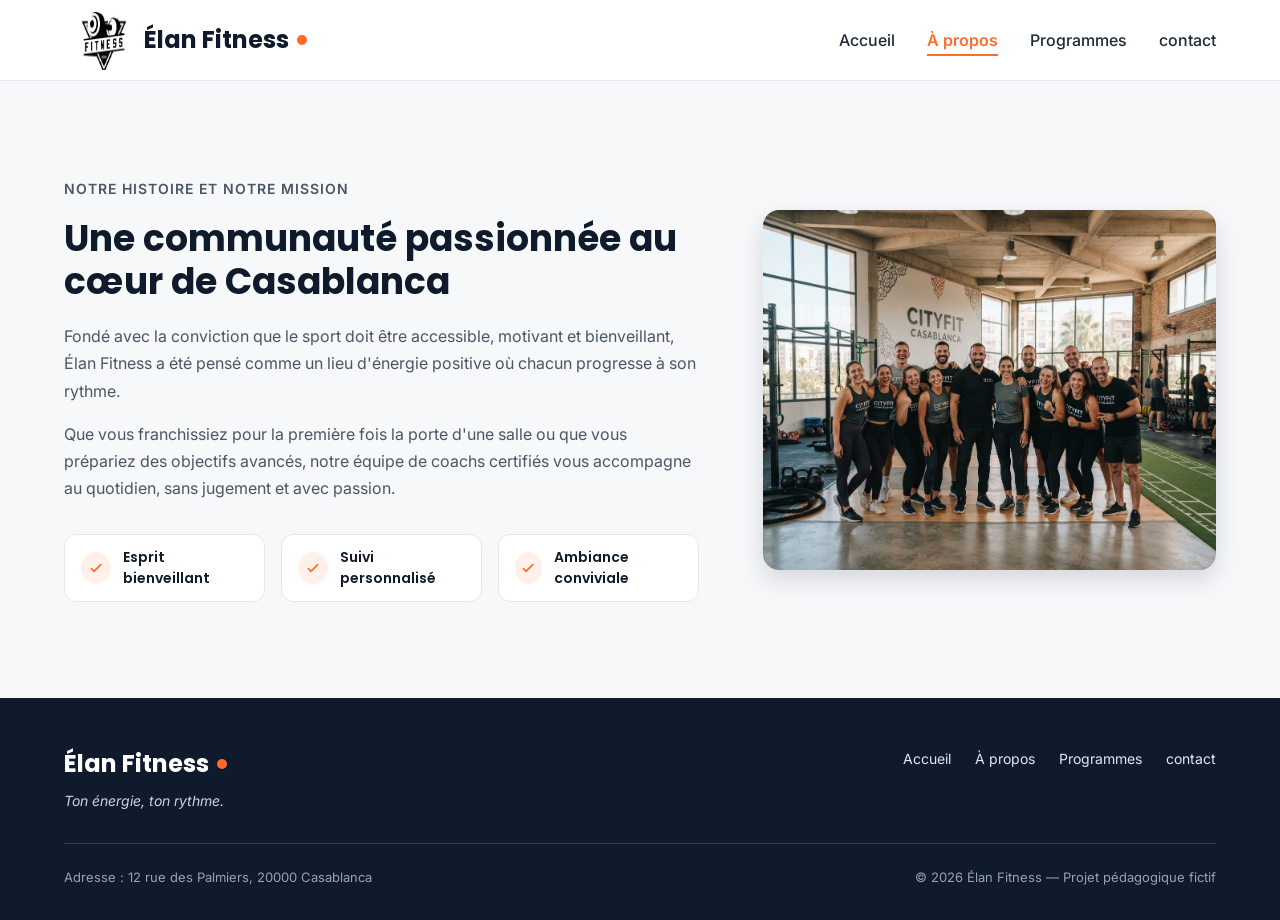
==== a-proposH.html @ f903f514 "first commit" ====
<!DOCTYPE html>
<html lang="fr">
<head>
  <meta charset="UTF-8">
  <meta name="viewport" content="width=device-width, initial-scale=1">
  <meta name="description" content="Élan Fitness, salle de sport à Casablanca : musculation, yoga, cardio et boxe fitness avec des coachs diplômés. Réservez votre cours d'essai gratuit.">
  <title>Élan Fitness | Salle de sport à Casablanca</title>

  <link rel="preconnect" href="https://fonts.googleapis.com">
  <link rel="preconnect" href="https://fonts.gstatic.com" crossorigin>
  <link href="https://fonts.googleapis.com/css2?family=Inter:wght@400;500;600&family=Poppins:wght@600;700;800&display=swap" rel="stylesheet">

  <link rel="stylesheet" href="style.css">
</head>

<body>

  <header class="en-tete">
    <div class="conteneur en-tete-contenu">
    <a href="indexHH.html" class="logo"><img src="./img/logo.jfif" width="80px" height="60px">
Élan Fitness</a>
      <nav aria-label="Navigation principale">
        <ul class="menu">
          <li><a href="accueilH.html">Accueil</a></li>
          <li><a href="a-proposH.html" class="lien-actif">À propos</a></li>
          <li><a href="programmesH.html">Programmes</a></li>
          <li><a href="contactH.html">contact</a></li>
        </ul>
      </nav>
    </div>
  </header>

  <main>

    <section id="a-propos" class="section">
      <div class="conteneur apropos-contenu">

        <div class="apropos-texte">
          <p class="sur-titre">Notre histoire et notre mission</p>
          <h2>Une communauté passionnée au cœur de Casablanca</h2>
          <p>
            Fondé avec la conviction que le sport doit être accessible, motivant et bienveillant,
            Élan Fitness a été pensé comme un lieu d'énergie positive où chacun progresse à son rythme.
          </p>
          <p>
            Que vous franchissiez pour la première fois la porte d'une salle ou que vous prépariez des
            objectifs avancés, notre équipe de coachs certifiés vous accompagne au quotidien, sans
            jugement et avec passion.
          </p>

          <ul class="valeurs">
            <li class="valeur">
              <div class="icone icone-petite"><img src="img/icone-check.svg" alt=""></div>
              <span>Esprit bienveillant</span>
            </li>
            <li class="valeur">
              <div class="icone icone-petite"><img src="img/icone-check.svg" alt=""></div>
              <span>Suivi personnalisé</span>
            </li>
            <li class="valeur">
              <div class="icone icone-petite"><img src="img/icone-check.svg" alt=""></div>
              <span>Ambiance conviviale</span>
            </li>
          </ul>
        </div>

        <img class="apropos-image" src="img/equipe.jpg" alt="L'équipe de coachs d'Élan Fitness réunie dans la salle">

      </div>
    </section>

  </main>

  <footer class="pied-de-page">
    <div class="conteneur">

      <div class="pied-haut">
        <div>
          <p class="logo logo-clair">Élan Fitness</p>
          <p class="slogan">Ton énergie, ton rythme.</p>
        </div>

        <nav aria-label="Navigation du pied de page">
          <ul class="menu menu-pied">
            <li><a href="accueilH.html">Accueil</a></li>
            <li><a href="a-proposH.html">À propos</a></li>
            <li><a href="programmesH.html">Programmes</a></li>
            <li><a href="contactH.html">contact</a></li>
          </ul>
        </nav>
      </div>

      <div class="pied-bas">
        <p>Adresse : 12 rue des Palmiers, 20000 Casablanca</p>
        <p>&copy; 2026 Élan Fitness — Projet pédagogique fictif</p>
      </div>

    </div>
  </footer>

</body>
</html>
---- style.css ----
* {
  box-sizing: border-box;
  margin: 0;
  padding: 0;
}

html {
  scroll-behavior: smooth;
}

body {
  font-family: 'Inter', Arial, sans-serif;
  font-size: 16px;
  line-height: 1.5;
  color: #1F2937;
  background-color: #F7F8FA;
}

h1, h2, h3, h4 {
  font-family: 'Poppins', Arial, sans-serif;
  color: #0F1B2D;
}

a {
  color: inherit;
  text-decoration: none;
}

ul {
  list-style: none;
}

img {
  display: block;
  max-width: 100%;
}

a:focus-visible,
button:focus-visible {
  outline: 3px solid #FF6B2C;
  outline-offset: 2px;
}

.conteneur {
  width: 100%;
  max-width: 1200px;
  margin: 0 auto;
  padding: 0 24px;
}

.section {
  padding: 96px 0;
}

.section-blanche {
  background-color: #FFFFFF;
  border-top: 1px solid #E5E7EB;
  border-bottom: 1px solid #E5E7EB;
}

.section-titre {
  max-width: 640px;
  margin: 0 auto 64px;
  text-align: center;
}

.section-titre h2 {
  font-size: 32px;
  margin-bottom: 16px;
}

.section-titre h3 {
  font-size: 26px;
  margin-bottom: 12px;
}

.section-titre p {
  color: #4B5563;
}

.sur-titre {
  font-size: 14px;
  font-weight: 600;
  color: #FF6B2C;
  text-transform: uppercase;
  letter-spacing: 1px;
  margin-bottom: 12px;
}

.bouton {
  display: inline-block;
  padding: 14px 28px;
  border-radius: 8px;
  font-size: 16px;
  font-weight: 600;
  text-align: center;
  cursor: pointer;
}

.bouton-principal {
  background-color: #FF6B2C;
  border: 1px solid #FF6B2C;
  color: #FFFFFF;
}

.bouton-principal:hover {
  background-color: #F05817;
}

.bouton-secondaire {
  background-color: #FFFFFF;
  border: 1px solid #0F1B2D;
  color: #0F1B2D;
}

.bouton-secondaire:hover {
  background-color: #F3F4F6;
}

.cartes {
  display: flex;
  gap: 24px;
}

.carte {
  flex: 1;
  background-color: #FFFFFF;
  border: 1px solid #E5E7EB;
  border-radius: 12px;
  box-shadow: 0 1px 3px rgba(15, 27, 45, 0.08);
}

.icone {
  width: 48px;
  height: 48px;
  background-color: #FFF0EA;
  border-radius: 8px;
  display: flex;
  align-items: center;
  justify-content: center;
}

.icone img {
  width: 24px;
  height: 24px;
}

.icone-petite {
  width: 32px;
  height: 32px;
  border-radius: 50%;
}

.icone-petite img {
  width: 16px;
  height: 16px;
}

.en-tete {
  position: sticky;
  top: 0;
  z-index: 10;
  background-color: #FFFFFF;
  border-bottom: 1px solid #E5E7EB;
}

.en-tete-contenu {
  height: 80px;
  display: flex;
  align-items: center;
  justify-content: space-between;
}

.logo {
  display: flex;
  align-items: center;
  font-family: 'Poppins', Arial, sans-serif;
  font-size: 24px;
  font-weight: 700;
  color: #0F1B2D;
}

.logo::after {
  content: "";
  width: 10px;
  height: 10px;
  margin-left: 8px;
  background-color: #FF6B2C;
  border-radius: 50%;
}

.menu {
  display: flex;
  gap: 32px;
}

.menu a {
  font-weight: 500;
  padding-bottom: 4px;
  border-bottom: 2px solid transparent;
}

.menu a:hover {
  color: #FF6B2C;
}

.menu .lien-actif {
  color: #FF6B2C;
  font-weight: 600;
  border-bottom-color: #FF6B2C;
}

.hero {
  padding: 64px 0 96px;
}

.hero-contenu {
  display: flex;
  align-items: center;
  gap: 32px;
}

.hero-texte {
  flex: 7;
}

.hero-texte h1 {
  font-size: 48px;
  font-weight: 800;
  line-height: 1.2;
  margin-bottom: 24px;
}

.hero-description {
  max-width: 520px;
  font-size: 18px;
  line-height: 1.6;
  color: #4B5563;
  margin-bottom: 32px;
}

.boutons {
  display: flex;
  flex-wrap: wrap;
  gap: 16px;
}

.hero-image {
  flex: 5;
  min-width: 0;
  height: 400px;
  object-fit: cover;
  border-radius: 16px;
  border: 1px solid #E5E7EB;
  box-shadow: 0 10px 25px rgba(15, 27, 45, 0.15);
}

.chiffres {
  display: flex;
  margin-top: 64px;
  padding: 32px;
  background-color: #FFFFFF;
  border: 1px solid #E5E7EB;
  border-radius: 12px;
  box-shadow: 0 1px 3px rgba(15, 27, 45, 0.08);
}

.chiffre {
  flex: 1;
  text-align: center;
  font-weight: 500;
  color: #0F1B2D;
}

.chiffre + .chiffre {
  border-left: 1px solid #E5E7EB;
}

.chiffre-nombre {
  font-family: 'Poppins', Arial, sans-serif;
  font-size: 36px;
  font-weight: 800;
  color: #FF6B2C;
}

.carte-avantage {
  padding: 24px;
  background-color: #F7F8FA;
  box-shadow: none;
}

.carte-avantage .icone {
  margin-bottom: 20px;
}

.carte-avantage h3 {
  font-size: 20px;
  margin-bottom: 8px;
}

.carte-avantage p {
  color: #4B5563;
  line-height: 1.6;
}

.apropos-contenu {
  display: flex;
  align-items: center;
  gap: 64px;
}

.apropos-texte {
  flex: 7;
}

.apropos-texte h2 {
  font-size: 36px;
  line-height: 1.2;
  margin-bottom: 20px;
}

.apropos-texte p {
  color: #4B5563;
  line-height: 1.7;
  margin-bottom: 16px;
}

.valeurs {
  display: flex;
  gap: 16px;
  margin-top: 32px;
}

.valeur {
  flex: 1;
  display: flex;
  align-items: center;
  gap: 12px;
  padding: 12px 16px;
  background-color: #FFFFFF;
  border: 1px solid #E5E7EB;
  border-radius: 12px;
  font-family: 'Poppins', Arial, sans-serif;
  font-size: 14px;
  font-weight: 600;
  color: #0F1B2D;
}

.apropos-image {
  flex: 5;
  min-width: 0;
  height: 360px;
  object-fit: cover;
  border-radius: 16px;
  box-shadow: 0 10px 25px rgba(15, 27, 45, 0.15);
}

.carte-programme {
  display: flex;
  flex-direction: column;
  overflow: hidden;
}

.carte-programme > img {
  width: 100%;
  height: 200px;
  object-fit: cover;
}

.programme-corps {
  flex: 1;
  display: flex;
  flex-direction: column;
  padding: 20px;
}

.programme-corps h3 {
  font-size: 20px;
  margin-bottom: 8px;
}

.programme-corps p {
  font-size: 15px;
  color: #4B5563;
}

.etiquette {
  align-self: flex-start;
  padding: 4px 10px;
  margin-bottom: 12px;
  border-radius: 6px;
  font-size: 12px;
  font-weight: 600;
}

.etiquette-orange {
  background-color: #FFEDE5;
  color: #C2410C;
}

.etiquette-bleue {
  background-color: #DBEAFE;
  color: #1D4ED8;
}

.etiquette-verte {
  background-color: #D1FAE5;
  color: #047857;
}

.programme-corps .duree {
  display: flex;
  align-items: center;
  gap: 8px;
  margin-top: auto;
  padding-top: 16px;
  border-top: 1px solid #E5E7EB;
  font-size: 13px;
  font-weight: 600;
  color: #0F1B2D;
}

.programme-corps h3 + p {
  margin-bottom: 16px;
}

.duree img {
  width: 16px;
  height: 16px;
}

.formules {
  margin-top: 96px;
}

.formule {
  position: relative;
  display: flex;
  flex-direction: column;
  padding: 28px;
}

.formule h4 {
  font-size: 20px;
}

.prix {
  margin: 8px 0 16px;
  font-family: 'Poppins', Arial, sans-serif;
  font-size: 30px;
  font-weight: 800;
  color: #FF6B2C;
}

.prix span {
  font-family: 'Inter', Arial, sans-serif;
  font-size: 16px;
  font-weight: 500;
  color: #4B5563;
}

.prix-note {
  margin: -8px 0 16px;
  font-size: 13px;
  color: #4B5563;
}

.formule-liste {
  flex: 1;
  margin-bottom: 24px;
}

.formule-liste li {
  padding-left: 28px;
  margin-bottom: 12px;
  font-size: 15px;
  background-image: url('img/icone-check.svg');
  background-repeat: no-repeat;
  background-position: left center;
  background-size: 16px;
}

.formule .bouton {
  display: block;
}

.formule-populaire {
  border: 2px solid #FF6B2C;
  box-shadow: 0 10px 25px rgba(255, 107, 44, 0.2);
}

.badge-populaire {
  position: absolute;
  top: -14px;
  left: 50%;
  transform: translateX(-50%);
  padding: 4px 14px;
  background-color: #FF6B2C;
  border-radius: 999px;
  font-size: 12px;
  font-weight: 700;
  text-transform: uppercase;
  color: #FFFFFF;
}

.pied-de-page {
  padding: 48px 0 32px;
  background-color: #0F1B2D;
  color: #FFFFFF;
}

.pied-haut {
  display: flex;
  justify-content: space-between;
  align-items: flex-start;
  padding-bottom: 32px;
  border-bottom: 1px solid rgba(255, 255, 255, 0.15);
}

.logo-clair {
  color: #FFFFFF;
}

.slogan {
  margin-top: 8px;
  font-size: 14px;
  font-style: italic;
  color: #CBD5E1;
}

.menu-pied {
  gap: 24px;
}

.menu-pied a {
  font-size: 14px;
  font-weight: 400;
  color: #E2E8F0;
}

.pied-bas {
  display: flex;
  justify-content: space-between;
  margin-top: 24px;
  font-size: 13px;
  color: #94A3B8;
}

.input-group{
  display: flex;
  flex-direction: column;
}
.contact-left{
  width: 500px;
  margin: auto;
  margin-left: 200px;
  flex: 1;
  background-color: #FFFFFF;
  border: 1px solid #E5E7EB;
  border-radius: 12px;
  box-shadow: 0 1px 10px #de551f
}
.faq-container{
  width: 500px;
  margin: auto;
  margin-right: 200px;
  flex: 1;
  background-color: #FFFFFF;
  border: 1px solid #E5E7EB;
  border-radius: 12px;
  box-shadow: 0 1px 10px #de551f;
  }
  .contact-box{
    display: flex;
    flex-direction: row;
    gap: 50px;
  }
.input-row input ,textarea{
  width:70%;
  border-radius: 10px;
  height: 30px;
  
}
.contact-right{
  background-color: #de551f;
  border-radius: 20px;
  width: 700px;
  flex: 1;
  background-color: #e66837;
  border: 1px solid #E5E7EB;
  border-radius: 12px;
  box-shadow: 0 1px 10px #de551f
}
.btn{
  border-radius: 10px;
  border-color: #c7a89c;
  height: 30px;
  width: 70px;
  background-color: #f36b35;
  margin: 30px;
}
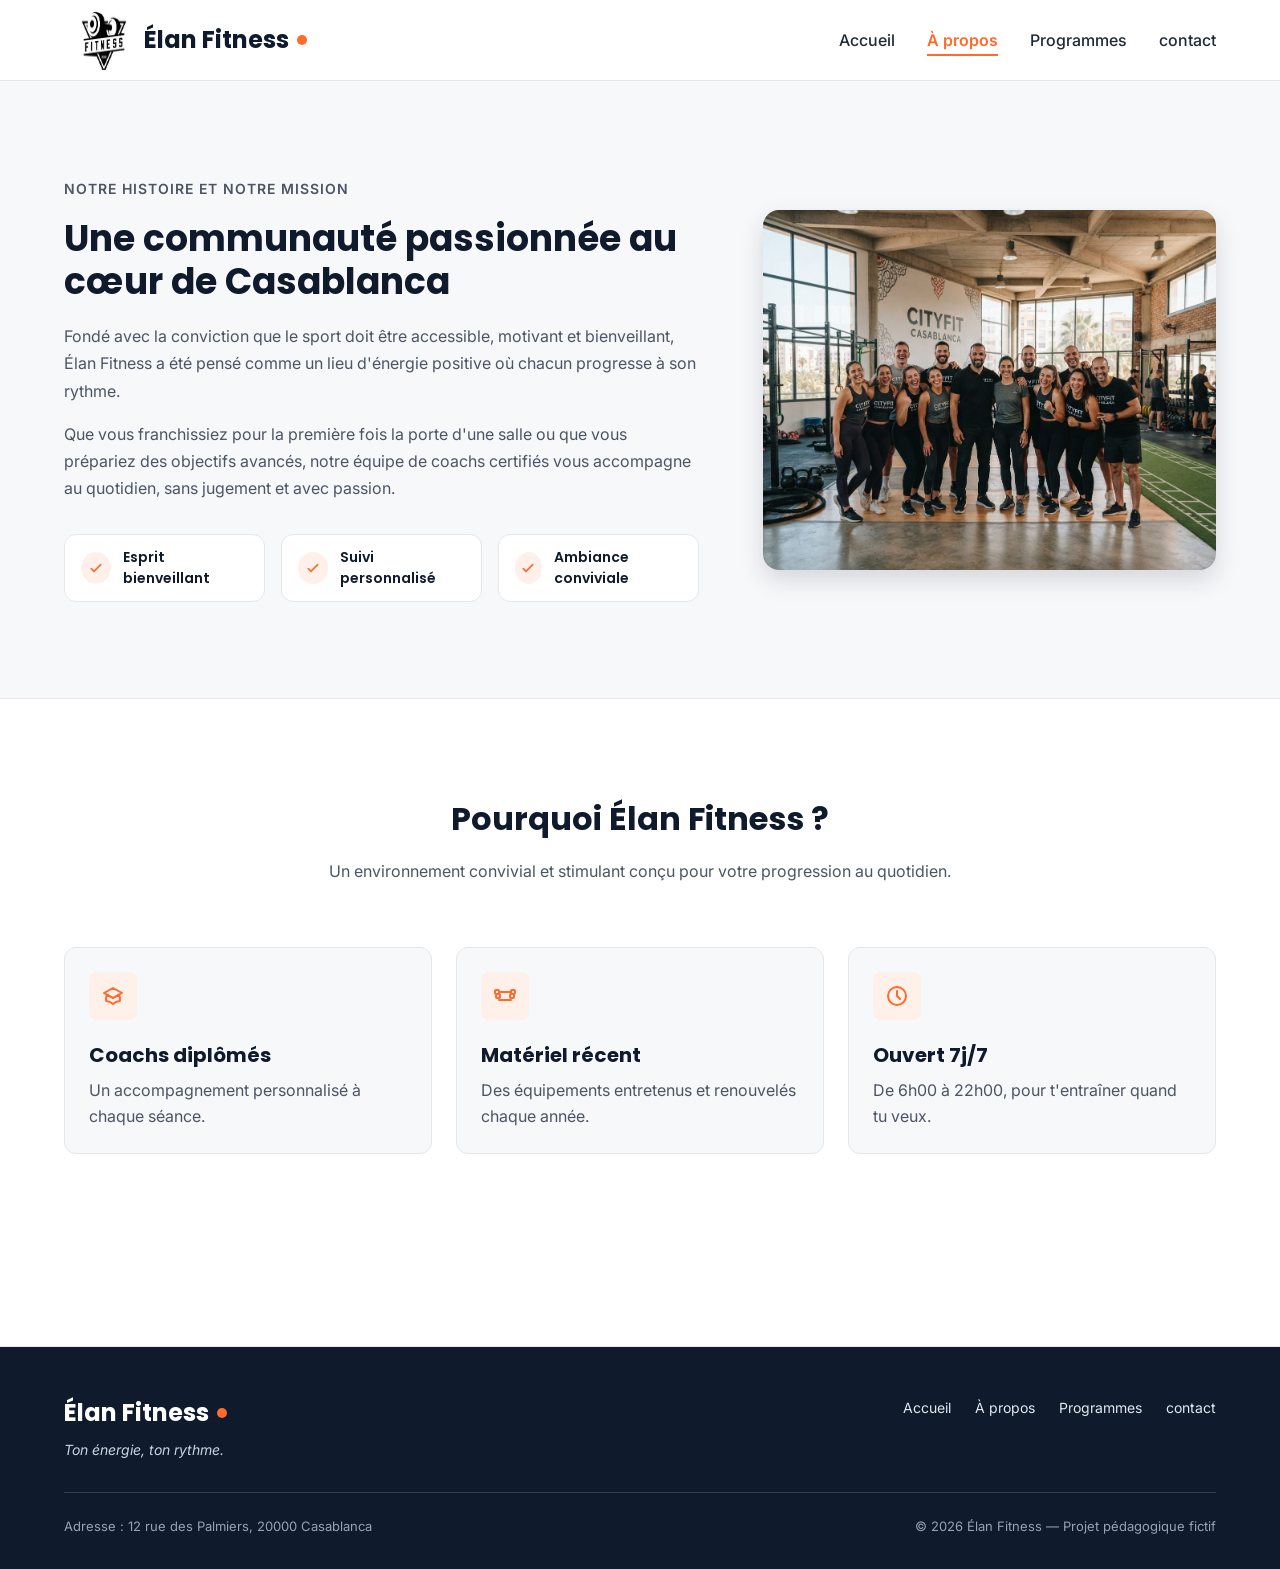
==== commit 8c7dbdf2: "indix" ====
--- a/a-proposH.html
+++ b/a-proposH.html
@@ -21,7 +21,7 @@
 Élan Fitness</a>
       <nav aria-label="Navigation principale">
         <ul class="menu">
-          <li><a href="accueilH.html">Accueil</a></li>
+          <li><a href="index.html">Accueil</a></li>
           <li><a href="a-proposH.html" class="lien-actif">À propos</a></li>
           <li><a href="programmesH.html">Programmes</a></li>
           <li><a href="contactH.html">contact</a></li>
@@ -68,7 +68,36 @@
 
       </div>
     </section>
+          <section class="section section-blanche">
+      <div class="conteneur">
 
+        <div class="section-titre">
+          <h2>Pourquoi Élan Fitness ?</h2>
+          <p>Un environnement convivial et stimulant conçu pour votre progression au quotidien.</p>
+        </div>
+
+        <div class="cartes">
+          <article class="carte carte-avantage">
+            <div class="icone"><img src="img/icone-coach.svg" alt=""></div>
+            <h3>Coachs diplômés</h3>
+            <p>Un accompagnement personnalisé à chaque séance.</p>
+          </article>
+
+          <article class="carte carte-avantage">
+            <div class="icone"><img src="img/icone-materiel.svg" alt=""></div>
+            <h3>Matériel récent</h3>
+            <p>Des équipements entretenus et renouvelés chaque année.</p>
+          </article>
+
+          <article class="carte carte-avantage">
+            <div class="icone"><img src="img/icone-horloge.svg" alt=""></div>
+            <h3>Ouvert 7j/7</h3>
+            <p>De 6h00 à 22h00, pour t'entraîner quand tu veux.</p>
+          </article>
+        </div>
+        <div class="formules">
+      </div>
+    </section>
   </main>
 
   <footer class="pied-de-page">
@@ -82,7 +111,7 @@
 
         <nav aria-label="Navigation du pied de page">
           <ul class="menu menu-pied">
-            <li><a href="accueilH.html">Accueil</a></li>
+            <li><a href="index.html">Accueil</a></li>
             <li><a href="a-proposH.html">À propos</a></li>
             <li><a href="programmesH.html">Programmes</a></li>
             <li><a href="contactH.html">contact</a></li>
